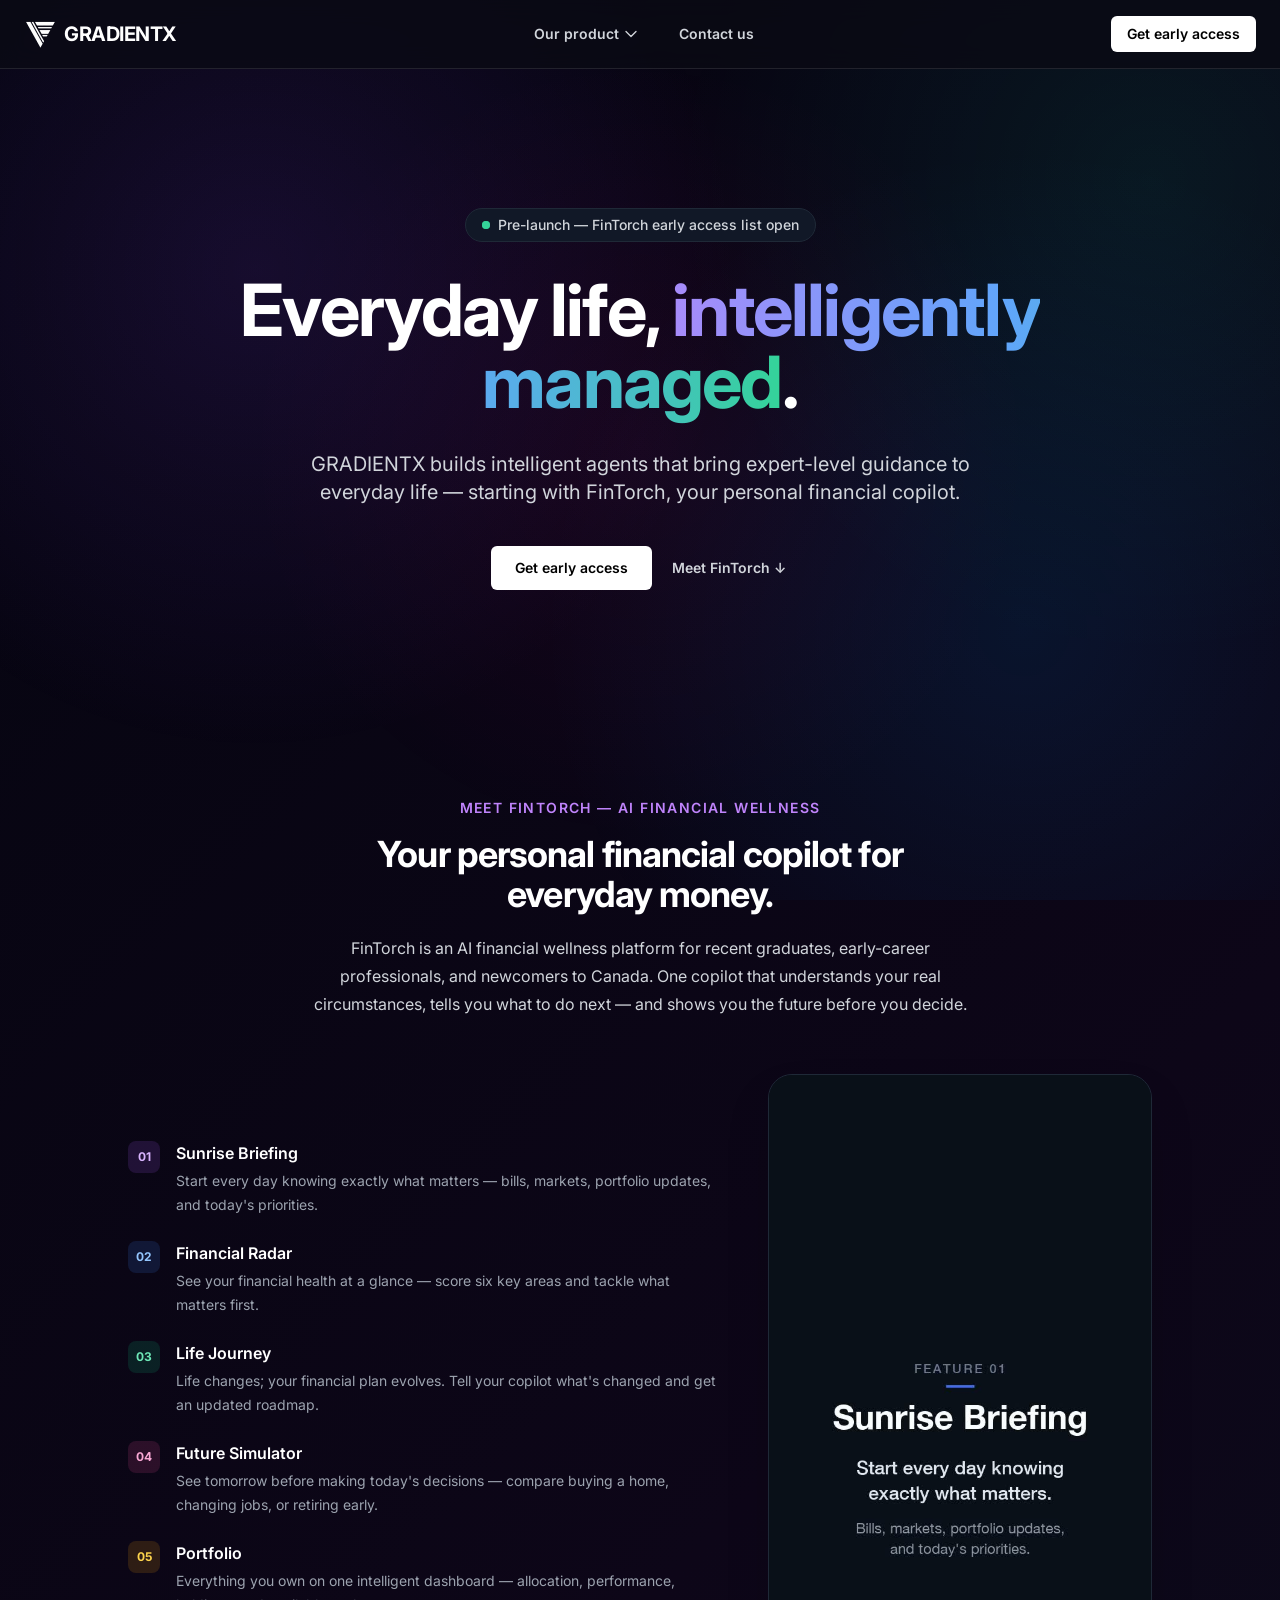
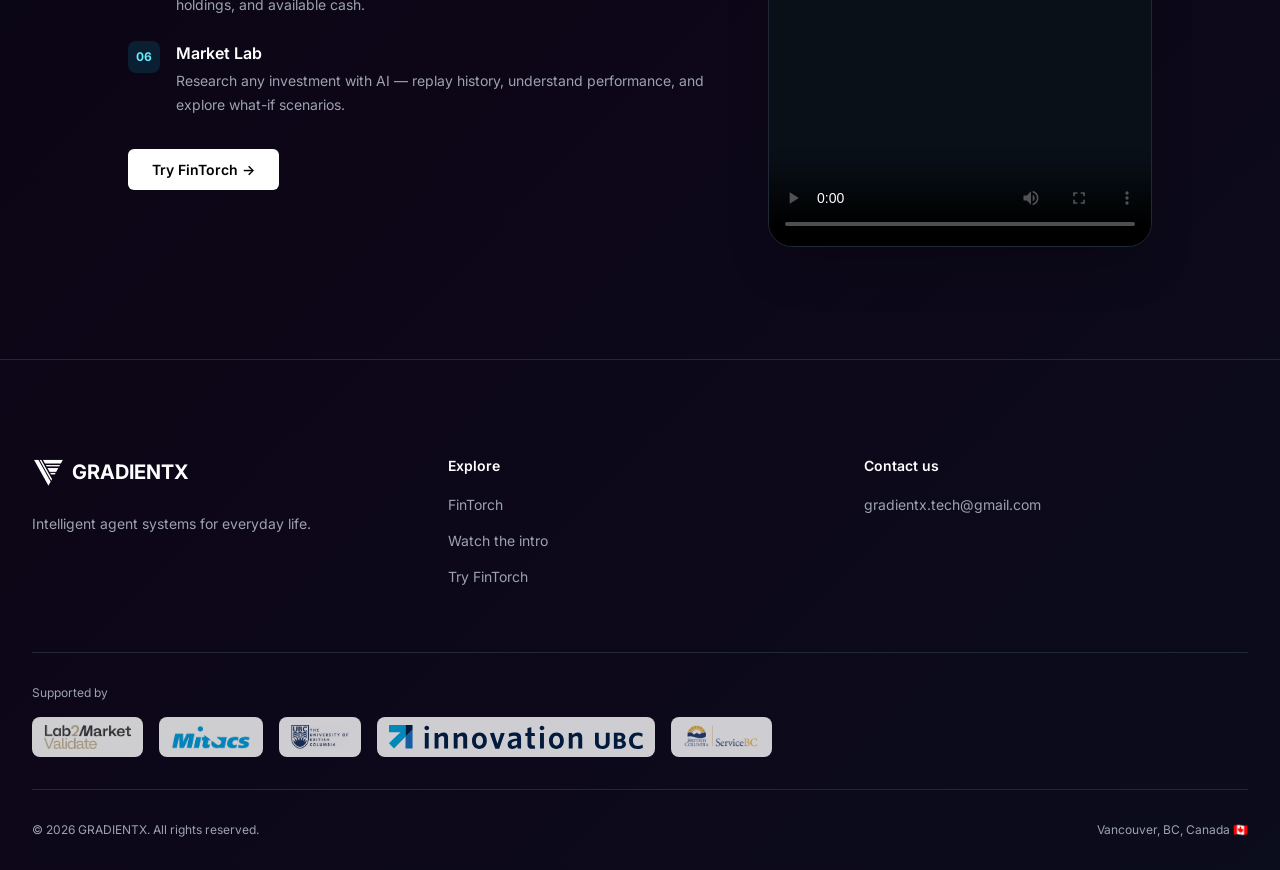
==== index.html @ 2d235b3d "FinTorch intro: add what-to-do-next to the core promise Co-Authored-By: Claude Fable 5 <noreply@anth" ====
<!DOCTYPE html>
<html lang="en">
<head>
  <meta charset="UTF-8" />
  <meta name="viewport" content="width=device-width, initial-scale=1.0" />
  <title>GRADIENTX — Everyday life, intelligently managed</title>
  <meta name="description" content="GRADIENTX builds intelligent agent systems for everyday life. Meet FinTorch, your personal financial copilot — see your financial future before you decide." />
  <meta property="og:title" content="GRADIENTX — Everyday life, intelligently managed" />
  <meta property="og:description" content="Meet FinTorch, your personal financial copilot — see your financial future before you decide." />
  <meta property="og:type" content="website" />
  <meta property="og:site_name" content="GRADIENTX" />
  <meta property="og:url" content="https://gradientx-tech.com/" />
  <meta property="og:image" content="https://gradientx-tech.com/logo.png" />
  <meta property="og:image:width" content="645" />
  <meta property="og:image:height" content="620" />
  <meta property="og:image:alt" content="GRADIENTX logo" />
  <meta name="twitter:card" content="summary" />
  <link rel="canonical" href="https://gradientx-tech.com/" />
  <script type="application/ld+json">
  {
    "@context": "https://schema.org",
    "@type": "Organization",
    "name": "GRADIENTX",
    "url": "https://gradientx-tech.com/",
    "logo": "https://gradientx-tech.com/logo.png",
    "email": "gradientx.tech@gmail.com",
    "address": { "@type": "PostalAddress", "addressLocality": "Vancouver", "addressRegion": "BC", "addressCountry": "CA" }
  }
  </script>
  <link rel="icon" type="image/png" href="favicon.png" />
  <link rel="apple-touch-icon" href="apple-touch-icon.png" />
  <link rel="stylesheet" href="tailwind.css?v=09f9403b" />
  <link rel="preconnect" href="https://fonts.googleapis.com" />
  <link rel="preconnect" href="https://fonts.gstatic.com" crossorigin />
  <link href="https://fonts.googleapis.com/css2?family=Inter:wght@400;600;700;800&display=swap" rel="stylesheet" />
  <style>
    * { font-family: 'Inter', sans-serif; }
    html { scroll-behavior: smooth; }

    /* Dynamic gradient background — the brand vibe */
    body {
      background: linear-gradient(135deg,
        #050510 0%,
        #0d0618 15%,
        #0a0f1e 30%,
        #06182e 45%,
        #0d0a1e 60%,
        #150a30 75%,
        #0d0618 90%,
        #050510 100%
      );
      background-size: 400% 400%;
      animation: gradientShift 8s ease infinite;
      position: relative;
    }

    body::before {
      content: '';
      position: fixed;
      top: 0;
      left: 0;
      width: 100%;
      height: 100%;
      background:
        radial-gradient(circle at 20% 30%, rgba(139, 69, 255, 0.12) 0%, transparent 40%),
        radial-gradient(circle at 80% 70%, rgba(0, 150, 255, 0.1) 0%, transparent 40%),
        radial-gradient(circle at 50% 50%, rgba(255, 0, 150, 0.06) 0%, transparent 50%),
        radial-gradient(circle at 90% 20%, rgba(0, 255, 200, 0.08) 0%, transparent 35%);
      pointer-events: none;
      z-index: 1;
      animation: pulseGlow 6s ease-in-out infinite alternate;
    }

    body > * {
      position: relative;
      z-index: 2;
    }

    @keyframes gradientShift {
      0% { background-position: 0% 50%; }
      50% { background-position: 100% 50%; }
      100% { background-position: 0% 50%; }
    }

    @keyframes pulseGlow {
      0%, 100% { opacity: 1; }
      50% { opacity: 0.6; }
    }

    @keyframes fadeInUp {
      from { opacity: 0; transform: translateY(20px); }
      to { opacity: 1; transform: translateY(0); }
    }

    @keyframes fadeIn {
      from { opacity: 0; }
      to { opacity: 1; }
    }

    .animate-fade-in-up { animation: fadeInUp 0.8s ease-out forwards; }
    .animate-fade-in { animation: fadeIn 1s ease-out forwards; }

    .delay-200 { animation-delay: 0.2s; opacity: 0; }
    .delay-400 { animation-delay: 0.4s; opacity: 0; }
    .delay-600 { animation-delay: 0.6s; opacity: 0; }

    /* Scroll-reveal: only hidden when JS is present (no-JS users see everything) */
    .js .reveal { opacity: 0; transform: translateY(24px); transition: opacity 0.7s ease-out, transform 0.7s ease-out; }
    .js .reveal.revealed { opacity: 1; transform: translateY(0); }

    /* Hamburger is a JS-only control — hide it for no-JS visitors (footer links cover navigation) */
    html:not(.js) #nav-toggle { display: none; }

    .card-glow { transition: border-color 0.3s ease, transform 0.3s ease, box-shadow 0.3s ease; }
    .card-glow:hover {
      border-color: rgba(139, 69, 255, 0.5);
      transform: translateY(-4px);
      box-shadow: 0 12px 40px rgba(139, 69, 255, 0.12);
    }

    .gradient-text {
      background: linear-gradient(90deg, #a78bfa, #60a5fa, #34d399);
      -webkit-background-clip: text;
      background-clip: text;
      color: transparent;
    }

    @media (prefers-reduced-motion: reduce) {
      *, *::before, *::after { animation: none !important; transition: none !important; }
      html { scroll-behavior: auto; }
      .js .reveal { opacity: 1; transform: none; }
      .delay-200, .delay-400, .delay-600 { opacity: 1; }
    }
  </style>
</head>
<body class="text-white antialiased">
<a href="#main" class="sr-only focus:not-sr-only focus:fixed focus:top-2 focus:left-2 focus:z-[60] focus:rounded-md focus:bg-white focus:px-4 focus:py-2 focus:text-sm focus:font-semibold focus:text-black">Skip to content</a>

<!-- ═══════════════════════════════════════════ HEADER ═══ -->
<header class="fixed inset-x-0 top-0 z-50 bg-[#0a0a14]/80 backdrop-blur-md border-b border-white/10">
  <nav class="flex items-center justify-between px-6 py-4 max-w-7xl mx-auto" aria-label="Main navigation">
    <!-- Logo -->
    <a href="index.html" class="flex items-center gap-2 -m-1.5 p-1.5 focus-visible:outline-none focus-visible:ring-2 focus-visible:ring-purple-400 rounded-md">
      <img src="logo-footer-sm.png" alt="" width="32" height="32" class="h-8 w-8" />
      <span class="text-xl font-bold tracking-tight text-white">GRADIENTX</span>
    </a>

    <!-- Nav links -->
    <div class="hidden md:flex items-center gap-8">
      <div class="relative">
        <button id="product-toggle" type="button" aria-expanded="false" aria-haspopup="true" aria-controls="product-dropdown"
                class="flex items-center gap-1 text-sm font-semibold text-gray-300 hover:text-white transition-colors focus-visible:outline-none focus-visible:ring-2 focus-visible:ring-purple-400 rounded-md px-1">
          Our product
          <svg class="h-4 w-4" fill="none" viewBox="0 0 24 24" stroke-width="2" stroke="currentColor" aria-hidden="true">
            <path stroke-linecap="round" stroke-linejoin="round" d="m19.5 8.25-7.5 7.5-7.5-7.5" />
          </svg>
        </button>
        <div id="product-dropdown" hidden class="absolute left-0 top-full mt-3 w-44 rounded-xl border border-white/10 bg-[#0a0a14]/95 backdrop-blur-md p-2 shadow-2xl">
          <a href="#fintorch" class="block rounded-lg px-3 py-2 text-sm font-semibold text-gray-300 hover:text-white hover:bg-white/5 transition-colors focus-visible:outline-none focus-visible:ring-2 focus-visible:ring-purple-400">FinTorch</a>
        </div>
      </div>
      <a href="#contact" class="text-sm font-semibold text-gray-300 hover:text-white transition-colors focus-visible:outline-none focus-visible:ring-2 focus-visible:ring-purple-400 rounded-md px-1">Contact us</a>
    </div>

    <!-- CTA + mobile toggle -->
    <div class="flex items-center gap-3">
      <a href="https://fintorch-survey-506432438777.us-central1.run.app" target="_blank" rel="noopener"
         class="rounded-md bg-white text-black px-4 py-2 text-sm font-semibold hover:bg-gray-200 transition-colors focus-visible:outline-none focus-visible:ring-2 focus-visible:ring-purple-400">
        Get early access
      </a>
      <button id="nav-toggle" type="button" aria-expanded="false" aria-controls="mobile-nav" aria-label="Menu"
              class="md:hidden inline-flex items-center justify-center rounded-md p-2 text-gray-300 hover:text-white focus-visible:outline-none focus-visible:ring-2 focus-visible:ring-purple-400">
        <svg class="h-6 w-6" fill="none" viewBox="0 0 24 24" stroke-width="1.5" stroke="currentColor" aria-hidden="true">
          <path stroke-linecap="round" stroke-linejoin="round" d="M3.75 6.75h16.5M3.75 12h16.5m-16.5 5.25h16.5" />
        </svg>
      </button>
    </div>
  </nav>
  <!-- Mobile nav panel -->
  <div id="mobile-nav" hidden class="md:hidden border-t border-white/10 bg-[#0a0a14]/95 backdrop-blur-md px-6 py-4">
    <div class="flex flex-col gap-4">
      <div>
        <p class="text-xs font-semibold uppercase tracking-wider text-gray-400 mb-2">Our product</p>
        <a href="#fintorch" class="block pl-3 text-sm font-semibold text-gray-300 hover:text-white focus-visible:outline-none focus-visible:ring-2 focus-visible:ring-purple-400 rounded-md">FinTorch</a>
      </div>
      <a href="#contact" class="text-sm font-semibold text-gray-300 hover:text-white focus-visible:outline-none focus-visible:ring-2 focus-visible:ring-purple-400 rounded-md">Contact us</a>
    </div>
  </div>
</header>

<main id="main">

<!-- ═══════════════════════════════════════════ HERO ═══ -->
<section id="home" class="relative isolate overflow-hidden pt-24">
  <div class="mx-auto max-w-7xl px-6 pt-20 pb-16 sm:pt-28 sm:pb-24 lg:px-8">
    <div class="mx-auto max-w-4xl text-center">
      <!-- Badge -->
      <div class="inline-flex items-center gap-2 rounded-full bg-gray-900 border border-gray-800 px-4 py-1.5 text-sm font-medium text-gray-300 mb-8 animate-fade-in">
        <span class="relative flex h-2 w-2">
          <span class="animate-ping absolute inline-flex h-full w-full rounded-full bg-emerald-400 opacity-75"></span>
          <span class="relative inline-flex rounded-full h-2 w-2 bg-emerald-400"></span>
        </span>
        Pre-launch — FinTorch early access list open
      </div>

      <!-- Headline -->
      <h1 class="text-5xl sm:text-6xl lg:text-7xl font-bold tracking-tight leading-[1.08] mb-8 animate-fade-in-up delay-200">
        Everyday life, <span class="gradient-text">intelligently managed</span>.
      </h1>

      <!-- Subtitle -->
      <p class="text-lg leading-8 text-gray-300 sm:text-xl max-w-2xl mx-auto animate-fade-in delay-400">
        GRADIENTX builds intelligent agents that bring expert-level guidance to everyday life — starting with FinTorch, your personal financial copilot.
      </p>

      <!-- CTAs -->
      <div class="mt-10 flex items-center justify-center gap-4 animate-fade-in delay-600">
        <a href="https://fintorch-survey-506432438777.us-central1.run.app" target="_blank" rel="noopener"
           class="rounded-md bg-white text-black px-6 py-3 text-sm font-semibold hover:bg-gray-200 transition-colors focus-visible:outline-none focus-visible:ring-2 focus-visible:ring-purple-400">
          Get early access
        </a>
        <a href="#fintorch"
           class="text-sm font-semibold text-gray-300 hover:text-white transition-colors focus-visible:outline-none focus-visible:ring-2 focus-visible:ring-purple-400 rounded-md px-1 py-1">
          Meet FinTorch <span aria-hidden="true">↓</span>
        </a>
      </div>
    </div>
  </div>
</section>

<!-- ═══════════════════════════════════════════ FINTORCH ═══ -->
<section id="fintorch" class="py-20 sm:py-28 scroll-mt-24">
  <div class="mx-auto max-w-7xl px-6 lg:px-8">
    <div class="mx-auto max-w-2xl text-center reveal">
      <p class="text-sm font-semibold tracking-widest uppercase text-purple-400 mb-4">Meet FinTorch — AI financial wellness</p>
      <h2 class="text-3xl sm:text-4xl font-bold tracking-tight">Your personal financial copilot for everyday money.</h2>
      <p class="mt-5 text-gray-300 leading-7">
        FinTorch is an AI financial wellness platform for recent graduates, early-career professionals, and newcomers to Canada. One copilot that understands your real circumstances, tells you what to do next — and shows you the future before you decide.
      </p>
    </div>

    <div class="mx-auto mt-14 max-w-5xl grid grid-cols-1 md:grid-cols-[1fr_auto] gap-12 md:gap-12 items-center">
      <!-- Left: what the app does -->
      <div class="reveal">
        <ul class="space-y-6">
          <li class="flex gap-4">
            <span class="flex-none flex h-8 w-8 items-center justify-center rounded-lg bg-purple-500/15 text-purple-300 text-xs font-bold">01</span>
            <div>
              <h3 class="font-semibold">Sunrise Briefing</h3>
              <p class="mt-1 text-sm leading-6 text-gray-400">Start every day knowing exactly what matters — bills, markets, portfolio updates, and today's priorities.</p>
            </div>
          </li>
          <li class="flex gap-4">
            <span class="flex-none flex h-8 w-8 items-center justify-center rounded-lg bg-blue-500/15 text-blue-300 text-xs font-bold">02</span>
            <div>
              <h3 class="font-semibold">Financial Radar</h3>
              <p class="mt-1 text-sm leading-6 text-gray-400">See your financial health at a glance — score six key areas and tackle what matters first.</p>
            </div>
          </li>
          <li class="flex gap-4">
            <span class="flex-none flex h-8 w-8 items-center justify-center rounded-lg bg-emerald-500/15 text-emerald-300 text-xs font-bold">03</span>
            <div>
              <h3 class="font-semibold">Life Journey</h3>
              <p class="mt-1 text-sm leading-6 text-gray-400">Life changes; your financial plan evolves. Tell your copilot what's changed and get an updated roadmap.</p>
            </div>
          </li>
          <li class="flex gap-4">
            <span class="flex-none flex h-8 w-8 items-center justify-center rounded-lg bg-pink-500/15 text-pink-300 text-xs font-bold">04</span>
            <div>
              <h3 class="font-semibold">Future Simulator</h3>
              <p class="mt-1 text-sm leading-6 text-gray-400">See tomorrow before making today's decisions — compare buying a home, changing jobs, or retiring early.</p>
            </div>
          </li>
          <li class="flex gap-4">
            <span class="flex-none flex h-8 w-8 items-center justify-center rounded-lg bg-amber-500/15 text-amber-300 text-xs font-bold">05</span>
            <div>
              <h3 class="font-semibold">Portfolio</h3>
              <p class="mt-1 text-sm leading-6 text-gray-400">Everything you own on one intelligent dashboard — allocation, performance, holdings, and available cash.</p>
            </div>
          </li>
          <li class="flex gap-4">
            <span class="flex-none flex h-8 w-8 items-center justify-center rounded-lg bg-cyan-500/15 text-cyan-300 text-xs font-bold">06</span>
            <div>
              <h3 class="font-semibold">Market Lab</h3>
              <p class="mt-1 text-sm leading-6 text-gray-400">Research any investment with AI — replay history, understand performance, and explore what-if scenarios.</p>
            </div>
          </li>
        </ul>

        <div class="mt-10">
          <a href="https://fintorch-survey-506432438777.us-central1.run.app" target="_blank" rel="noopener"
             class="rounded-md bg-white text-black px-6 py-3 text-sm font-semibold hover:bg-gray-200 transition-colors focus-visible:outline-none focus-visible:ring-2 focus-visible:ring-purple-400">
            Try FinTorch <span aria-hidden="true">→</span>
          </a>
        </div>
      </div>

      <!-- Right: the demo reel -->
      <div id="video" class="reveal flex justify-center scroll-mt-24">
        <video controls preload="metadata" poster="fintorch-reel-poster.jpg" class="w-full max-w-sm rounded-3xl border border-gray-800 bg-gray-900/60 shadow-2xl">
          <source src="fintorch-reel.mp4" type="video/mp4" />
          Your browser doesn't support embedded video — you can <a href="fintorch-reel.mp4" class="underline">download it</a> instead.
        </video>
      </div>
    </div>
  </div>
</section>





</main>

<!-- ═══════════════════════════════════════════ FOOTER ═══ -->
<footer class="border-t border-gray-800" aria-labelledby="footer-heading">
  <h2 id="footer-heading" class="sr-only">Footer</h2>
  <div class="mx-auto max-w-7xl px-6 pb-8 pt-16 sm:pt-24 lg:px-8">
    <div class="xl:grid xl:grid-cols-3 xl:gap-8">
      <!-- Brand -->
      <div class="space-y-6">
        <div class="flex items-center gap-2">
          <img src="logo-footer-sm.png" alt="" width="32" height="32" class="h-8 w-8" />
          <span class="text-xl font-bold text-white">GRADIENTX</span>
        </div>
        <p class="text-sm leading-6 text-gray-400">
          Intelligent agent systems for everyday life.
        </p>
      </div>

      <!-- Links -->
      <div class="mt-16 grid grid-cols-2 gap-8 xl:col-span-2 xl:mt-0">
        <div>
          <h3 class="text-sm font-semibold text-white">Explore</h3>
          <ul class="mt-4 space-y-3">
            <li><a href="#fintorch" class="text-sm text-gray-400 hover:text-white transition-colors focus-visible:outline-none focus-visible:ring-2 focus-visible:ring-purple-400 rounded-md">FinTorch</a></li>
            <li><a href="#video" class="text-sm text-gray-400 hover:text-white transition-colors focus-visible:outline-none focus-visible:ring-2 focus-visible:ring-purple-400 rounded-md">Watch the intro</a></li>
            <li><a href="https://fintorch-survey-506432438777.us-central1.run.app" target="_blank" rel="noopener" class="text-sm text-gray-400 hover:text-white transition-colors focus-visible:outline-none focus-visible:ring-2 focus-visible:ring-purple-400 rounded-md">Try FinTorch</a></li>
          </ul>
        </div>
        <div id="contact" class="scroll-mt-24">
          <h3 class="text-sm font-semibold text-white">Contact us</h3>
          <ul class="mt-4 space-y-3">
            <li><a href="mailto:gradientx.tech@gmail.com" class="text-sm text-gray-400 hover:text-white transition-colors focus-visible:outline-none focus-visible:ring-2 focus-visible:ring-purple-400 rounded-md">gradientx.tech@gmail.com</a></li>
          </ul>
        </div>
      </div>
    </div>

    <!-- Supported by -->
    <div class="mt-16 border-t border-gray-800 pt-8">
      <p class="text-xs text-gray-400 mb-4">Supported by</p>
      <div class="flex flex-wrap items-center gap-x-4 gap-y-4">
        <a href="https://www.lab2market.ca/" target="_blank" rel="noopener" class="rounded-lg bg-white px-3 py-2 opacity-80 hover:opacity-100 transition-opacity">
          <img src="logos/lab2market.png" alt="Lab2Market" class="h-6 w-auto" />
        </a>
        <a href="https://mitacs.ca/" target="_blank" rel="noopener" class="rounded-lg bg-white px-3 py-2 opacity-80 hover:opacity-100 transition-opacity">
          <img src="logos/mitacs.png" alt="Mitacs" class="h-6 w-auto" />
        </a>
        <a href="https://www.ubc.ca/" target="_blank" rel="noopener" class="rounded-lg bg-white px-3 py-2 opacity-80 hover:opacity-100 transition-opacity">
          <img src="logos/ubc.jpg" alt="University of British Columbia" class="h-6 w-auto" />
        </a>
        <a href="https://innovation.ubc.ca/entrepreneurship-venture-building" target="_blank" rel="noopener" title="Innovation UBC — Venture Founder" class="rounded-lg bg-white px-3 py-2 opacity-80 hover:opacity-100 transition-opacity">
          <img src="logos/innovation-ubc.svg" alt="Innovation UBC — Venture Founder program" class="h-6 w-auto" />
        </a>
        <a href="https://www.servicebc.ca/" target="_blank" rel="noopener" class="rounded-lg bg-white px-3 py-2 opacity-80 hover:opacity-100 transition-opacity">
          <img src="logos/servicebc.png" alt="Service BC" class="h-6 w-auto" />
        </a>
      </div>
    </div>

    <!-- Bottom bar -->
    <div class="mt-8 border-t border-gray-800 pt-8 flex flex-col sm:flex-row justify-between items-center gap-4">
      <p class="text-xs text-gray-400">
        &copy; 2026 GRADIENTX. All rights reserved.
      </p>
      <p class="text-xs text-gray-400">Vancouver, BC, Canada <span aria-hidden="true">🇨🇦</span></p>
    </div>
  </div>
</footer>

<!-- ═══════════════════════════════════════════ SCRIPTS ═══ -->
<script>
  document.documentElement.classList.add('js');

  // Mobile nav toggle (native CSS scroll-behavior handles smooth in-page scrolling)
  const toggle = document.getElementById('nav-toggle');
  const panel = document.getElementById('mobile-nav');
  toggle.addEventListener('click', () => {
    const open = toggle.getAttribute('aria-expanded') === 'true';
    toggle.setAttribute('aria-expanded', String(!open));
    panel.hidden = open;
  });
  panel.querySelectorAll('a').forEach(a => a.addEventListener('click', () => {
    toggle.setAttribute('aria-expanded', 'false');
    panel.hidden = true;
  }));

  // "Our product" dropdown
  const pToggle = document.getElementById('product-toggle');
  const pMenu = document.getElementById('product-dropdown');
  const closeProduct = () => { pToggle.setAttribute('aria-expanded', 'false'); pMenu.hidden = true; };
  pToggle.addEventListener('click', () => {
    const open = pToggle.getAttribute('aria-expanded') === 'true';
    pToggle.setAttribute('aria-expanded', String(!open));
    pMenu.hidden = open;
  });
  document.addEventListener('click', (ev) => {
    if (!pMenu.hidden && !pMenu.contains(ev.target) && !pToggle.contains(ev.target)) closeProduct();
  });
  document.addEventListener('keydown', (ev) => { if (ev.key === 'Escape') closeProduct(); });
  pMenu.querySelectorAll('a').forEach(a => a.addEventListener('click', closeProduct));

  // Reveal sections as they scroll into view (skipped for reduced-motion users)
  if (window.matchMedia('(prefers-reduced-motion: reduce)').matches) {
    document.querySelectorAll('.reveal').forEach(el => el.classList.add('revealed'));
  } else {
    const observer = new IntersectionObserver(entries => {
      entries.forEach(entry => {
        if (entry.isIntersecting) {
          entry.target.classList.add('revealed');
          observer.unobserve(entry.target);
        }
      });
    }, { threshold: 0.15 });
    document.querySelectorAll('.reveal').forEach(el => observer.observe(el));
  }
</script>
</body>
</html>
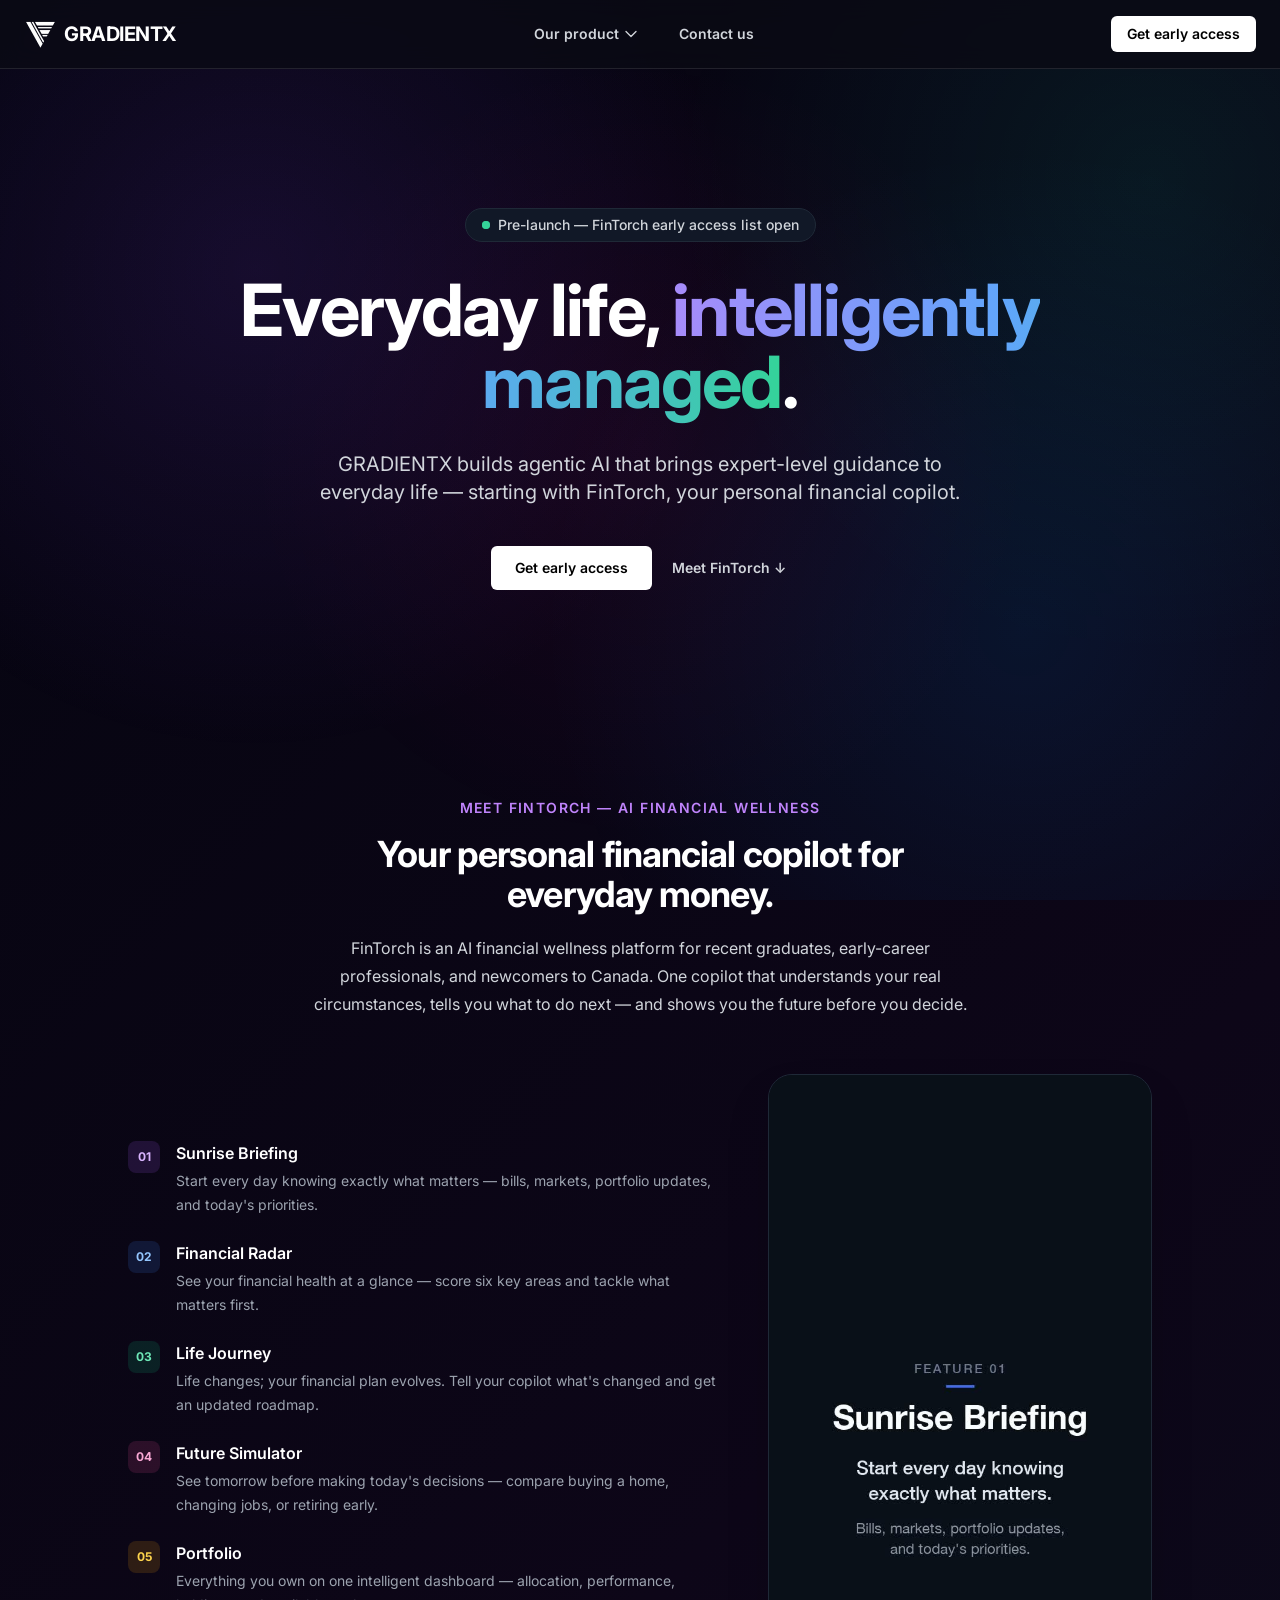
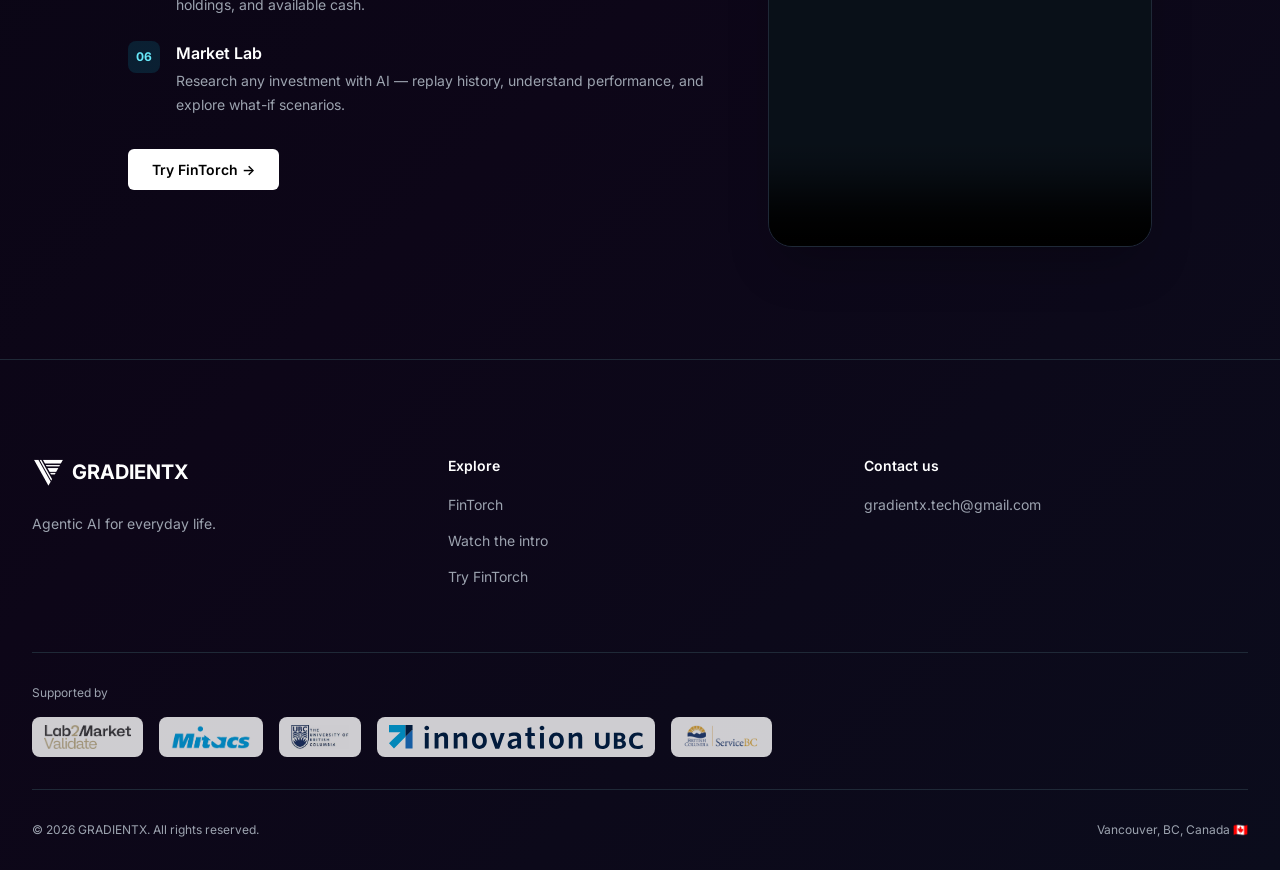
==== commit 75ed23d4: "Terminology: agentic AI across hero sub, footer, meta Co-Authored-By: Claude Fable 5 <noreply@anthro" ====
--- a/index.html
+++ b/index.html
@@ -4,7 +4,7 @@
   <meta charset="UTF-8" />
   <meta name="viewport" content="width=device-width, initial-scale=1.0" />
   <title>GRADIENTX — Everyday life, intelligently managed</title>
-  <meta name="description" content="GRADIENTX builds intelligent agent systems for everyday life. Meet FinTorch, your personal financial copilot — see your financial future before you decide." />
+  <meta name="description" content="GRADIENTX builds agentic AI for everyday life. Meet FinTorch, your personal financial copilot — see your financial future before you decide." />
   <meta property="og:title" content="GRADIENTX — Everyday life, intelligently managed" />
   <meta property="og:description" content="Meet FinTorch, your personal financial copilot — see your financial future before you decide." />
   <meta property="og:type" content="website" />
@@ -210,7 +210,7 @@
 
       <!-- Subtitle -->
       <p class="text-lg leading-8 text-gray-300 sm:text-xl max-w-2xl mx-auto animate-fade-in delay-400">
-        GRADIENTX builds intelligent agents that bring expert-level guidance to everyday life — starting with FinTorch, your personal financial copilot.
+        GRADIENTX builds agentic AI that brings expert-level guidance to everyday life — starting with FinTorch, your personal financial copilot.
       </p>
 
       <!-- CTAs -->
@@ -324,7 +324,7 @@
           <span class="text-xl font-bold text-white">GRADIENTX</span>
         </div>
         <p class="text-sm leading-6 text-gray-400">
-          Intelligent agent systems for everyday life.
+          Agentic AI for everyday life.
         </p>
       </div>
 
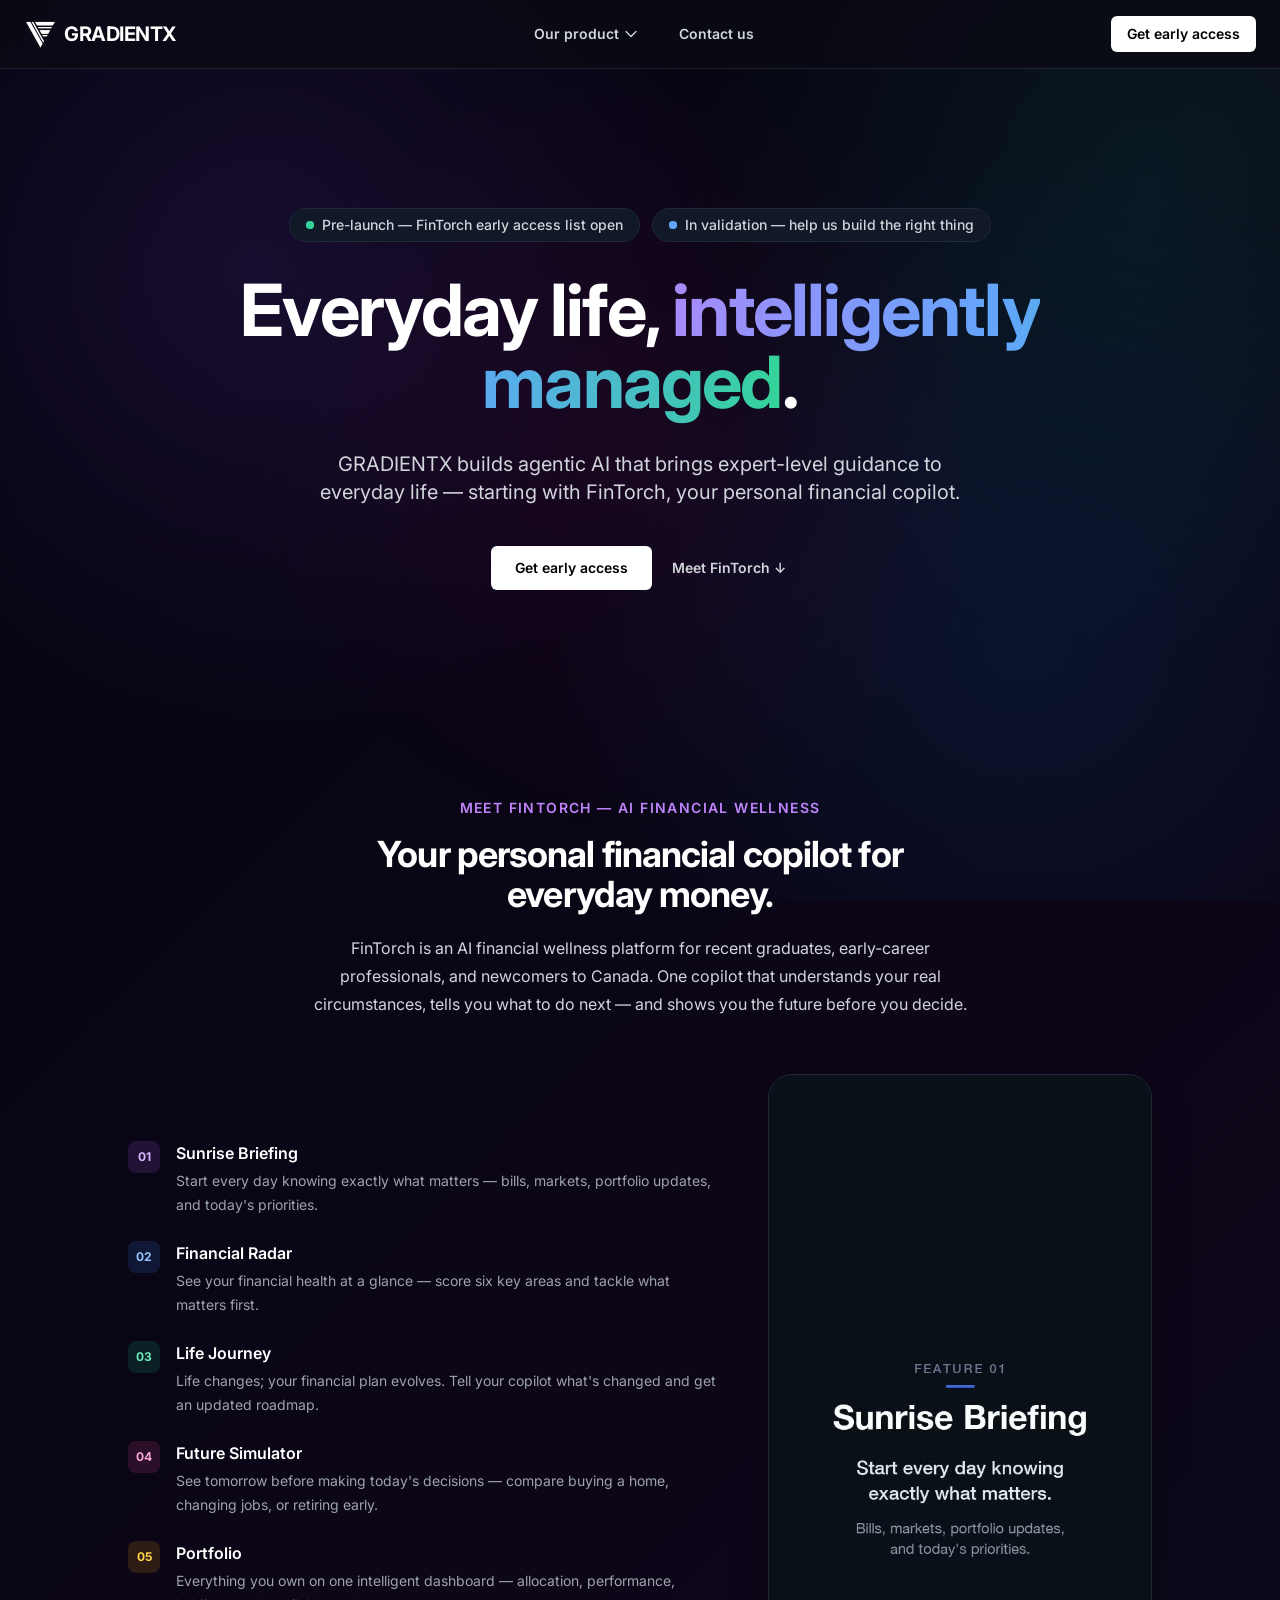
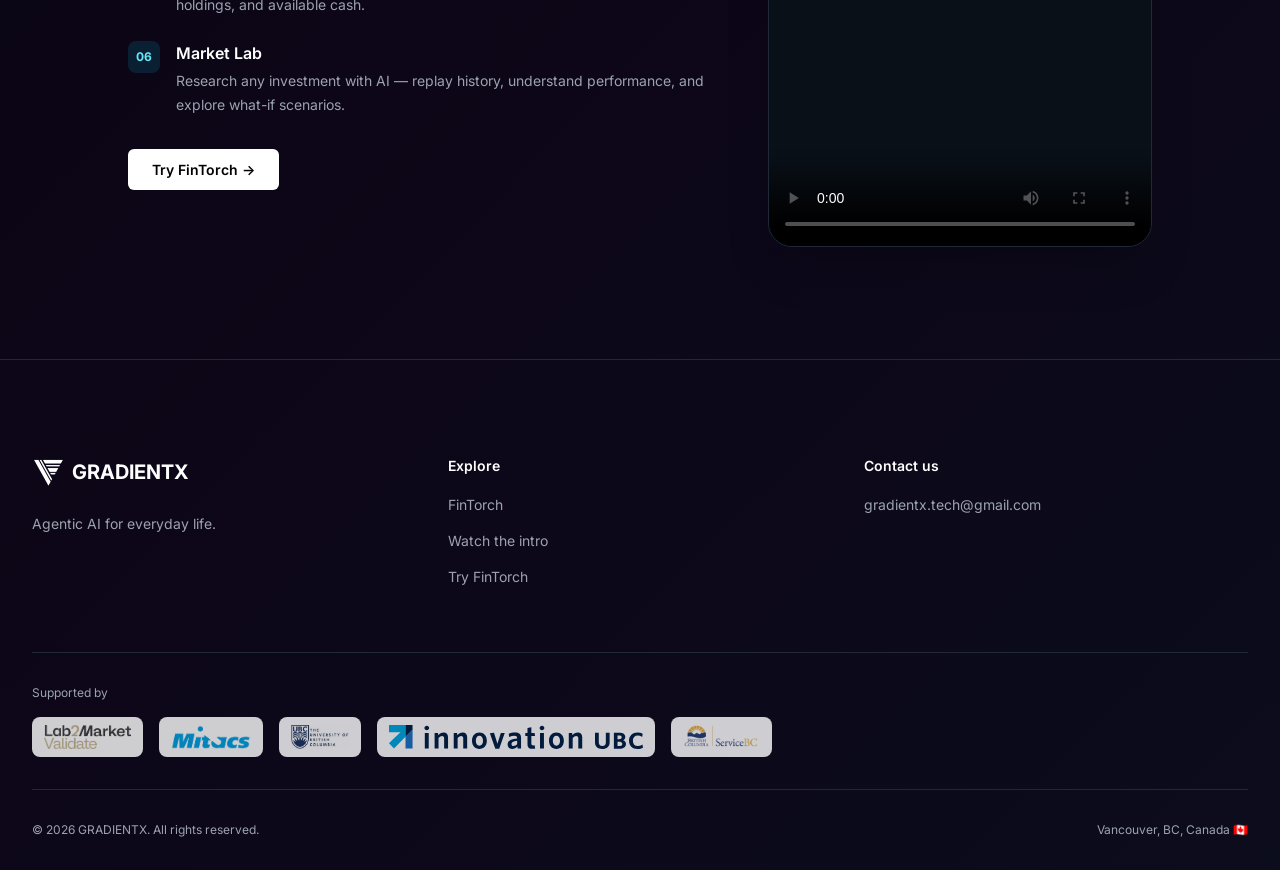
==== commit 1cb88488: "Hero: second badge 'In validation — help us build the right thing' linking to the survey Co-Authored" ====
--- a/index.html
+++ b/index.html
@@ -29,7 +29,7 @@
   </script>
   <link rel="icon" type="image/png" href="favicon.png" />
   <link rel="apple-touch-icon" href="apple-touch-icon.png" />
-  <link rel="stylesheet" href="tailwind.css?v=09f9403b" />
+  <link rel="stylesheet" href="tailwind.css?v=509c13aa" />
   <link rel="preconnect" href="https://fonts.googleapis.com" />
   <link rel="preconnect" href="https://fonts.gstatic.com" crossorigin />
   <link href="https://fonts.googleapis.com/css2?family=Inter:wght@400;600;700;800&display=swap" rel="stylesheet" />
@@ -194,13 +194,23 @@
 <section id="home" class="relative isolate overflow-hidden pt-24">
   <div class="mx-auto max-w-7xl px-6 pt-20 pb-16 sm:pt-28 sm:pb-24 lg:px-8">
     <div class="mx-auto max-w-4xl text-center">
-      <!-- Badge -->
-      <div class="inline-flex items-center gap-2 rounded-full bg-gray-900 border border-gray-800 px-4 py-1.5 text-sm font-medium text-gray-300 mb-8 animate-fade-in">
-        <span class="relative flex h-2 w-2">
-          <span class="animate-ping absolute inline-flex h-full w-full rounded-full bg-emerald-400 opacity-75"></span>
-          <span class="relative inline-flex rounded-full h-2 w-2 bg-emerald-400"></span>
-        </span>
-        Pre-launch — FinTorch early access list open
+      <!-- Badges -->
+      <div class="flex flex-wrap items-center justify-center gap-3 mb-8 animate-fade-in">
+        <div class="inline-flex items-center gap-2 rounded-full bg-gray-900 border border-gray-800 px-4 py-1.5 text-sm font-medium text-gray-300">
+          <span class="relative flex h-2 w-2">
+            <span class="animate-ping absolute inline-flex h-full w-full rounded-full bg-emerald-400 opacity-75"></span>
+            <span class="relative inline-flex rounded-full h-2 w-2 bg-emerald-400"></span>
+          </span>
+          Pre-launch — FinTorch early access list open
+        </div>
+        <a href="https://fintorch-survey-506432438777.us-central1.run.app" target="_blank" rel="noopener"
+           class="inline-flex items-center gap-2 rounded-full bg-gray-900 border border-gray-800 px-4 py-1.5 text-sm font-medium text-gray-300 hover:text-white hover:border-blue-400/50 transition-colors focus-visible:outline-none focus-visible:ring-2 focus-visible:ring-purple-400">
+          <span class="relative flex h-2 w-2">
+            <span class="animate-ping absolute inline-flex h-full w-full rounded-full bg-blue-400 opacity-75"></span>
+            <span class="relative inline-flex rounded-full h-2 w-2 bg-blue-400"></span>
+          </span>
+          In validation — help us build the right thing
+        </a>
       </div>
 
       <!-- Headline -->
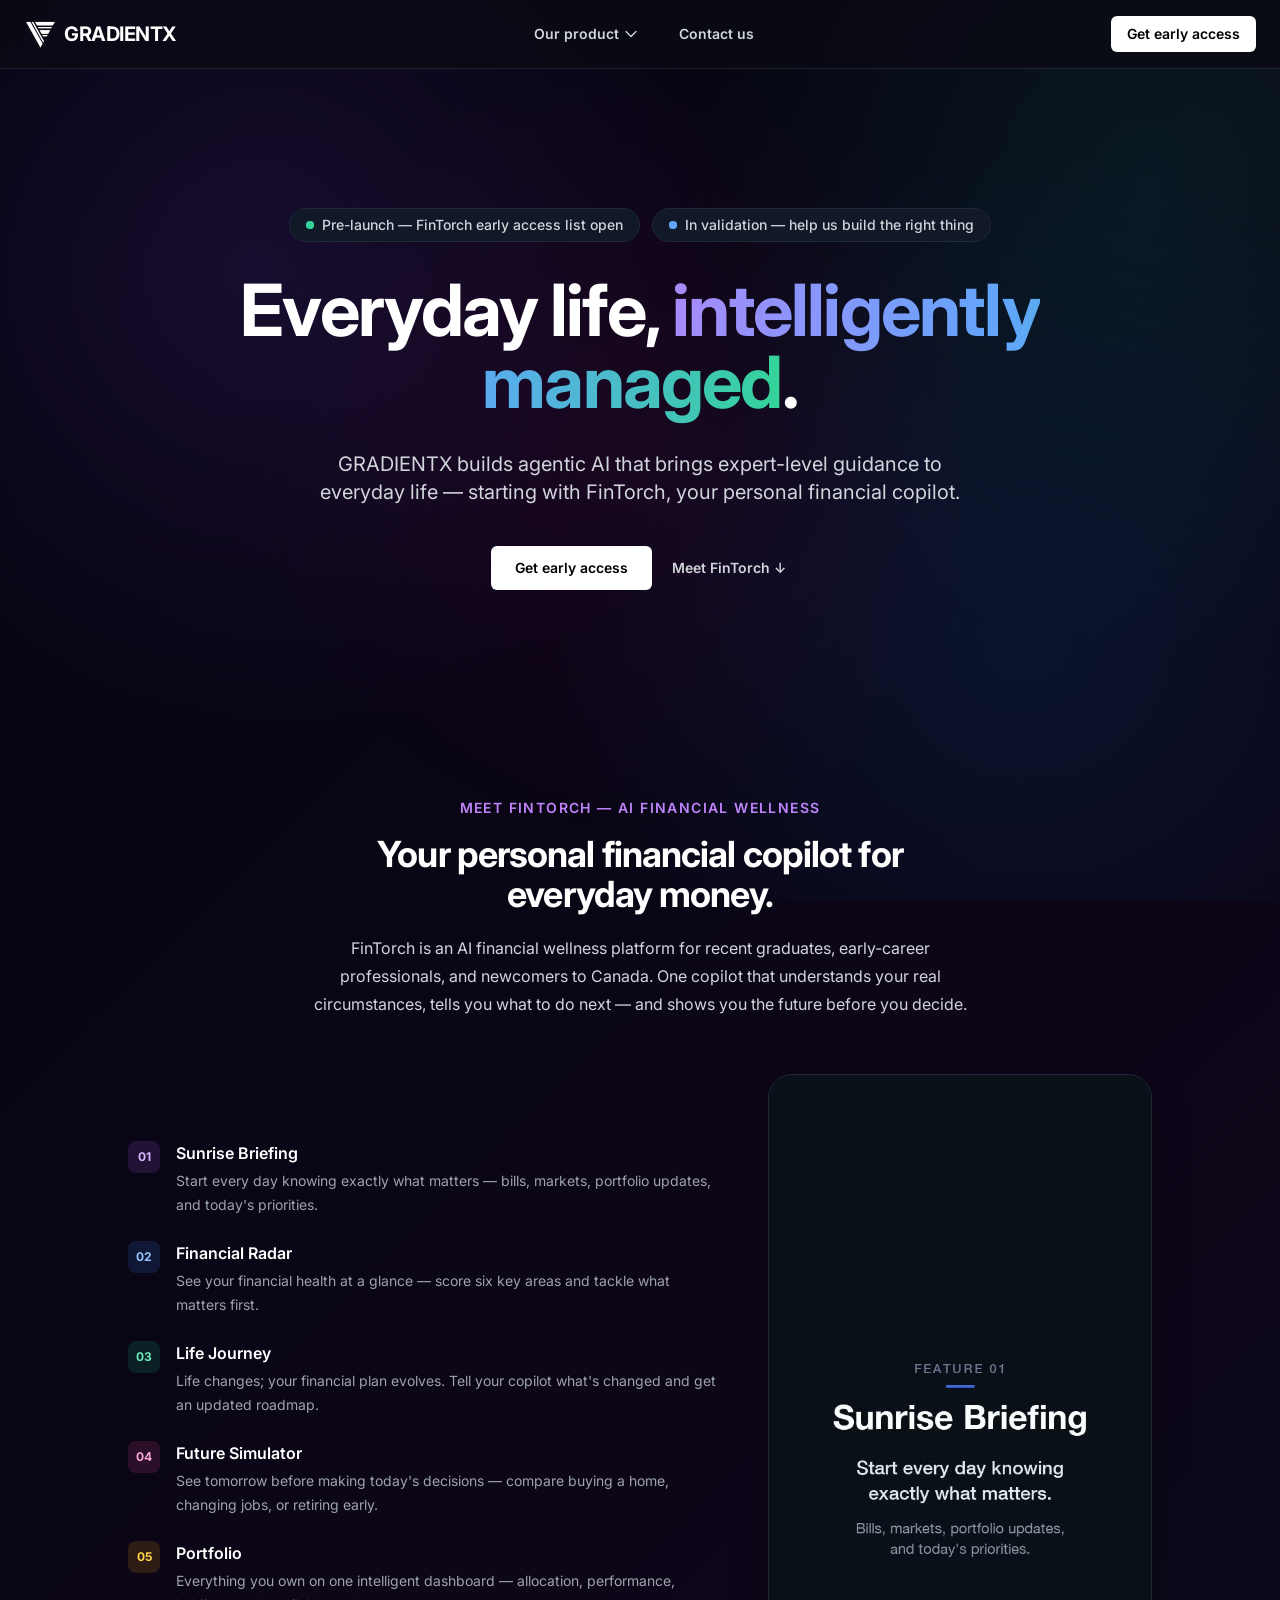
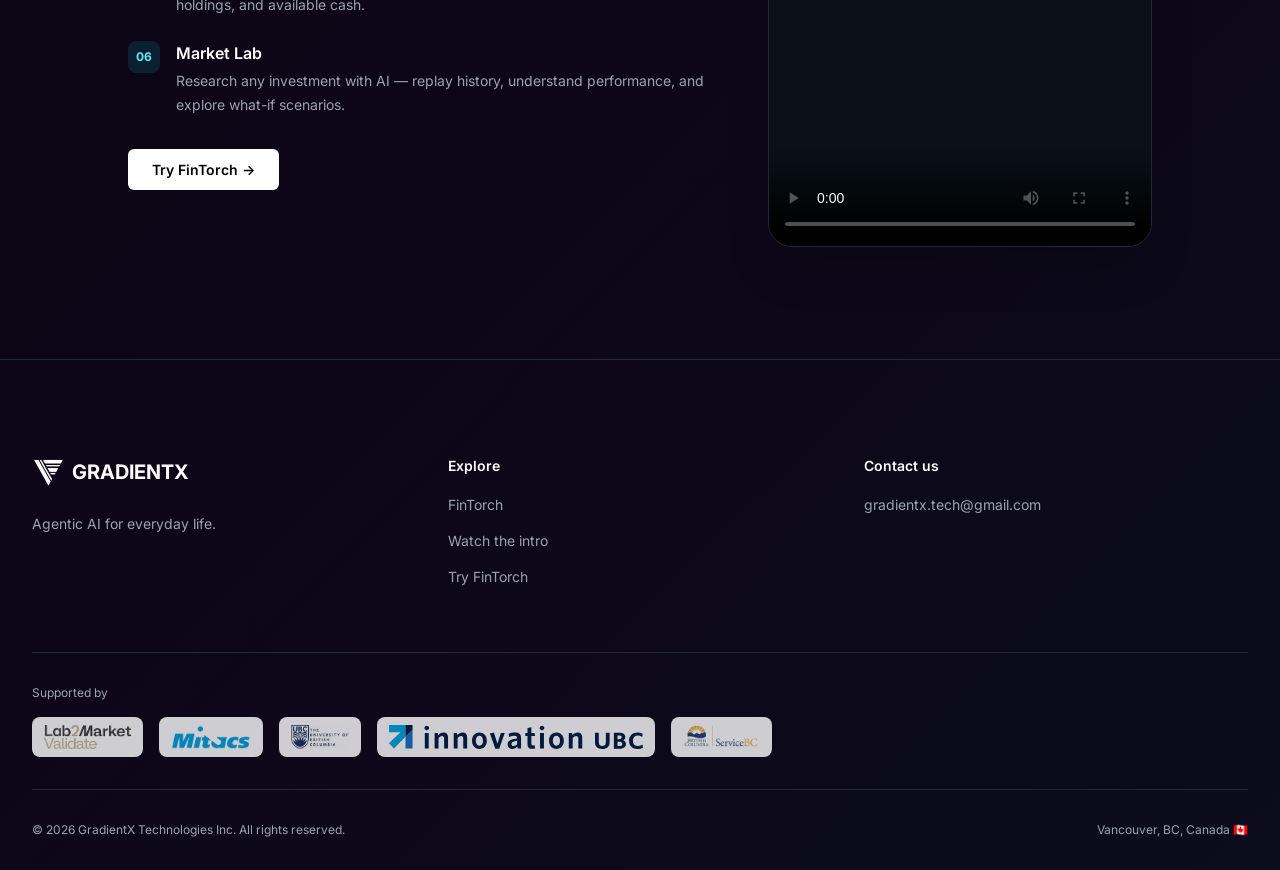
==== commit 51ad2076: "Footer: the company's legal name, GradientX Technologies Inc. Co-Authored-By: Claude Opus 5.5 <norep" ====
--- a/index.html
+++ b/index.html
@@ -164,7 +164,7 @@
 
     <!-- CTA + mobile toggle -->
     <div class="flex items-center gap-3">
-      <a href="https://fintorch-survey-506432438777.us-central1.run.app" target="_blank" rel="noopener"
+      <a href="https://survey.fintorch.ca" target="_blank" rel="noopener"
          class="rounded-md bg-white text-black px-4 py-2 text-sm font-semibold hover:bg-gray-200 transition-colors focus-visible:outline-none focus-visible:ring-2 focus-visible:ring-purple-400">
         Get early access
       </a>
@@ -203,7 +203,7 @@
           </span>
           Pre-launch — FinTorch early access list open
         </div>
-        <a href="https://fintorch-survey-506432438777.us-central1.run.app" target="_blank" rel="noopener"
+        <a href="https://survey.fintorch.ca/#/start" target="_blank" rel="noopener"
            class="inline-flex items-center gap-2 rounded-full bg-gray-900 border border-gray-800 px-4 py-1.5 text-sm font-medium text-gray-300 hover:text-white hover:border-blue-400/50 transition-colors focus-visible:outline-none focus-visible:ring-2 focus-visible:ring-purple-400">
           <span class="relative flex h-2 w-2">
             <span class="animate-ping absolute inline-flex h-full w-full rounded-full bg-blue-400 opacity-75"></span>
@@ -225,7 +225,7 @@
 
       <!-- CTAs -->
       <div class="mt-10 flex items-center justify-center gap-4 animate-fade-in delay-600">
-        <a href="https://fintorch-survey-506432438777.us-central1.run.app" target="_blank" rel="noopener"
+        <a href="https://survey.fintorch.ca" target="_blank" rel="noopener"
            class="rounded-md bg-white text-black px-6 py-3 text-sm font-semibold hover:bg-gray-200 transition-colors focus-visible:outline-none focus-visible:ring-2 focus-visible:ring-purple-400">
           Get early access
         </a>
@@ -298,7 +298,7 @@
         </ul>
 
         <div class="mt-10">
-          <a href="https://fintorch-survey-506432438777.us-central1.run.app" target="_blank" rel="noopener"
+          <a href="https://survey.fintorch.ca" target="_blank" rel="noopener"
              class="rounded-md bg-white text-black px-6 py-3 text-sm font-semibold hover:bg-gray-200 transition-colors focus-visible:outline-none focus-visible:ring-2 focus-visible:ring-purple-400">
             Try FinTorch <span aria-hidden="true">→</span>
           </a>
@@ -345,7 +345,7 @@
           <ul class="mt-4 space-y-3">
             <li><a href="#fintorch" class="text-sm text-gray-400 hover:text-white transition-colors focus-visible:outline-none focus-visible:ring-2 focus-visible:ring-purple-400 rounded-md">FinTorch</a></li>
             <li><a href="#video" class="text-sm text-gray-400 hover:text-white transition-colors focus-visible:outline-none focus-visible:ring-2 focus-visible:ring-purple-400 rounded-md">Watch the intro</a></li>
-            <li><a href="https://fintorch-survey-506432438777.us-central1.run.app" target="_blank" rel="noopener" class="text-sm text-gray-400 hover:text-white transition-colors focus-visible:outline-none focus-visible:ring-2 focus-visible:ring-purple-400 rounded-md">Try FinTorch</a></li>
+            <li><a href="https://survey.fintorch.ca" target="_blank" rel="noopener" class="text-sm text-gray-400 hover:text-white transition-colors focus-visible:outline-none focus-visible:ring-2 focus-visible:ring-purple-400 rounded-md">Try FinTorch</a></li>
           </ul>
         </div>
         <div id="contact" class="scroll-mt-24">
@@ -382,7 +382,7 @@
     <!-- Bottom bar -->
     <div class="mt-8 border-t border-gray-800 pt-8 flex flex-col sm:flex-row justify-between items-center gap-4">
       <p class="text-xs text-gray-400">
-        &copy; 2026 GRADIENTX. All rights reserved.
+        &copy; 2026 GradientX Technologies Inc. All rights reserved.
       </p>
       <p class="text-xs text-gray-400">Vancouver, BC, Canada <span aria-hidden="true">🇨🇦</span></p>
     </div>
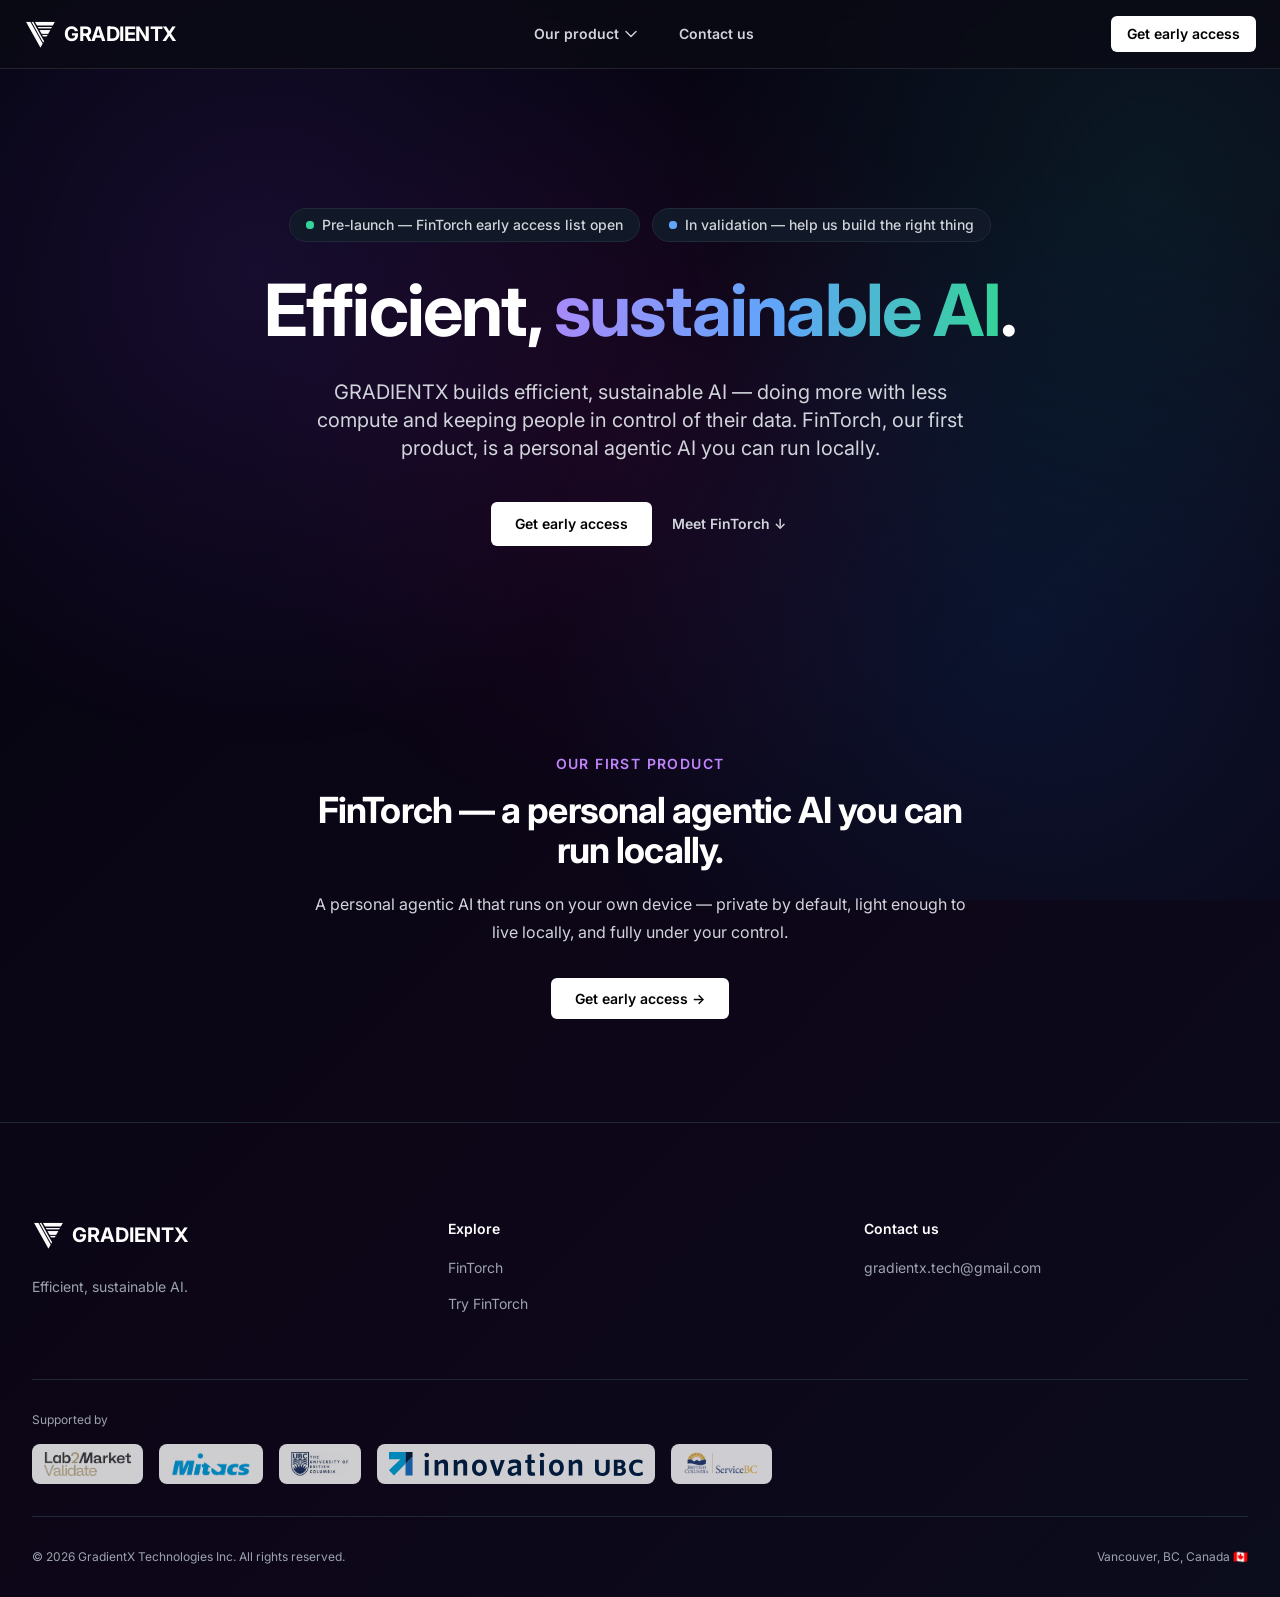
==== commit 59a48856: "Reposition homepage: efficient, sustainable AI; FinTorch as locally-run personal agentic AI Co-Autho" ====
--- a/index.html
+++ b/index.html
@@ -3,10 +3,10 @@
 <head>
   <meta charset="UTF-8" />
   <meta name="viewport" content="width=device-width, initial-scale=1.0" />
-  <title>GRADIENTX — Everyday life, intelligently managed</title>
-  <meta name="description" content="GRADIENTX builds agentic AI for everyday life. Meet FinTorch, your personal financial copilot — see your financial future before you decide." />
-  <meta property="og:title" content="GRADIENTX — Everyday life, intelligently managed" />
-  <meta property="og:description" content="Meet FinTorch, your personal financial copilot — see your financial future before you decide." />
+  <title>GRADIENTX — Efficient, sustainable AI</title>
+  <meta name="description" content="GRADIENTX builds efficient, sustainable AI — doing more with less and keeping people in control of their data. FinTorch, our first product, is a personal agentic AI you can run locally." />
+  <meta property="og:title" content="GRADIENTX — Efficient, sustainable AI" />
+  <meta property="og:description" content="Efficient, sustainable AI. FinTorch, our first product, is a personal agentic AI you can run locally." />
   <meta property="og:type" content="website" />
   <meta property="og:site_name" content="GRADIENTX" />
   <meta property="og:url" content="https://gradientx-tech.com/" />
@@ -215,12 +215,12 @@
 
       <!-- Headline -->
       <h1 class="text-5xl sm:text-6xl lg:text-7xl font-bold tracking-tight leading-[1.08] mb-8 animate-fade-in-up delay-200">
-        Everyday life, <span class="gradient-text">intelligently managed</span>.
+        Efficient, <span class="gradient-text">sustainable AI</span>.
       </h1>
 
       <!-- Subtitle -->
       <p class="text-lg leading-8 text-gray-300 sm:text-xl max-w-2xl mx-auto animate-fade-in delay-400">
-        GRADIENTX builds agentic AI that brings expert-level guidance to everyday life — starting with FinTorch, your personal financial copilot.
+        GRADIENTX builds efficient, sustainable AI — doing more with less compute and keeping people in control of their data. FinTorch, our first product, is a personal agentic AI you can run locally.
       </p>
 
       <!-- CTAs -->
@@ -242,75 +242,16 @@
 <section id="fintorch" class="py-20 sm:py-28 scroll-mt-24">
   <div class="mx-auto max-w-7xl px-6 lg:px-8">
     <div class="mx-auto max-w-2xl text-center reveal">
-      <p class="text-sm font-semibold tracking-widest uppercase text-purple-400 mb-4">Meet FinTorch — AI financial wellness</p>
-      <h2 class="text-3xl sm:text-4xl font-bold tracking-tight">Your personal financial copilot for everyday money.</h2>
+      <p class="text-sm font-semibold tracking-widest uppercase text-purple-400 mb-4">Our first product</p>
+      <h2 class="text-3xl sm:text-4xl font-bold tracking-tight">FinTorch — a personal agentic AI you can run locally.</h2>
       <p class="mt-5 text-gray-300 leading-7">
-        FinTorch is an AI financial wellness platform for recent graduates, early-career professionals, and newcomers to Canada. One copilot that understands your real circumstances, tells you what to do next — and shows you the future before you decide.
+        A personal agentic AI that runs on your own device — private by default, light enough to live locally, and fully under your control.
       </p>
-    </div>
-
-    <div class="mx-auto mt-14 max-w-5xl grid grid-cols-1 md:grid-cols-[1fr_auto] gap-12 md:gap-12 items-center">
-      <!-- Left: what the app does -->
-      <div class="reveal">
-        <ul class="space-y-6">
-          <li class="flex gap-4">
-            <span class="flex-none flex h-8 w-8 items-center justify-center rounded-lg bg-purple-500/15 text-purple-300 text-xs font-bold">01</span>
-            <div>
-              <h3 class="font-semibold">Sunrise Briefing</h3>
-              <p class="mt-1 text-sm leading-6 text-gray-400">Start every day knowing exactly what matters — bills, markets, portfolio updates, and today's priorities.</p>
-            </div>
-          </li>
-          <li class="flex gap-4">
-            <span class="flex-none flex h-8 w-8 items-center justify-center rounded-lg bg-blue-500/15 text-blue-300 text-xs font-bold">02</span>
-            <div>
-              <h3 class="font-semibold">Financial Radar</h3>
-              <p class="mt-1 text-sm leading-6 text-gray-400">See your financial health at a glance — score six key areas and tackle what matters first.</p>
-            </div>
-          </li>
-          <li class="flex gap-4">
-            <span class="flex-none flex h-8 w-8 items-center justify-center rounded-lg bg-emerald-500/15 text-emerald-300 text-xs font-bold">03</span>
-            <div>
-              <h3 class="font-semibold">Life Journey</h3>
-              <p class="mt-1 text-sm leading-6 text-gray-400">Life changes; your financial plan evolves. Tell your copilot what's changed and get an updated roadmap.</p>
-            </div>
-          </li>
-          <li class="flex gap-4">
-            <span class="flex-none flex h-8 w-8 items-center justify-center rounded-lg bg-pink-500/15 text-pink-300 text-xs font-bold">04</span>
-            <div>
-              <h3 class="font-semibold">Future Simulator</h3>
-              <p class="mt-1 text-sm leading-6 text-gray-400">See tomorrow before making today's decisions — compare buying a home, changing jobs, or retiring early.</p>
-            </div>
-          </li>
-          <li class="flex gap-4">
-            <span class="flex-none flex h-8 w-8 items-center justify-center rounded-lg bg-amber-500/15 text-amber-300 text-xs font-bold">05</span>
-            <div>
-              <h3 class="font-semibold">Portfolio</h3>
-              <p class="mt-1 text-sm leading-6 text-gray-400">Everything you own on one intelligent dashboard — allocation, performance, holdings, and available cash.</p>
-            </div>
-          </li>
-          <li class="flex gap-4">
-            <span class="flex-none flex h-8 w-8 items-center justify-center rounded-lg bg-cyan-500/15 text-cyan-300 text-xs font-bold">06</span>
-            <div>
-              <h3 class="font-semibold">Market Lab</h3>
-              <p class="mt-1 text-sm leading-6 text-gray-400">Research any investment with AI — replay history, understand performance, and explore what-if scenarios.</p>
-            </div>
-          </li>
-        </ul>
-
-        <div class="mt-10">
-          <a href="https://survey.fintorch.ca" target="_blank" rel="noopener"
-             class="rounded-md bg-white text-black px-6 py-3 text-sm font-semibold hover:bg-gray-200 transition-colors focus-visible:outline-none focus-visible:ring-2 focus-visible:ring-purple-400">
-            Try FinTorch <span aria-hidden="true">→</span>
-          </a>
-        </div>
-      </div>
-
-      <!-- Right: the demo reel -->
-      <div id="video" class="reveal flex justify-center scroll-mt-24">
-        <video controls preload="metadata" poster="fintorch-reel-poster.jpg" class="w-full max-w-sm rounded-3xl border border-gray-800 bg-gray-900/60 shadow-2xl">
-          <source src="fintorch-reel.mp4" type="video/mp4" />
-          Your browser doesn't support embedded video — you can <a href="fintorch-reel.mp4" class="underline">download it</a> instead.
-        </video>
+      <div class="mt-10">
+        <a href="https://survey.fintorch.ca" target="_blank" rel="noopener"
+           class="rounded-md bg-white text-black px-6 py-3 text-sm font-semibold hover:bg-gray-200 transition-colors focus-visible:outline-none focus-visible:ring-2 focus-visible:ring-purple-400">
+          Get early access <span aria-hidden="true">&rarr;</span>
+        </a>
       </div>
     </div>
   </div>
@@ -334,7 +275,7 @@
           <span class="text-xl font-bold text-white">GRADIENTX</span>
         </div>
         <p class="text-sm leading-6 text-gray-400">
-          Agentic AI for everyday life.
+          Efficient, sustainable AI.
         </p>
       </div>
 
@@ -344,7 +285,6 @@
           <h3 class="text-sm font-semibold text-white">Explore</h3>
           <ul class="mt-4 space-y-3">
             <li><a href="#fintorch" class="text-sm text-gray-400 hover:text-white transition-colors focus-visible:outline-none focus-visible:ring-2 focus-visible:ring-purple-400 rounded-md">FinTorch</a></li>
-            <li><a href="#video" class="text-sm text-gray-400 hover:text-white transition-colors focus-visible:outline-none focus-visible:ring-2 focus-visible:ring-purple-400 rounded-md">Watch the intro</a></li>
             <li><a href="https://survey.fintorch.ca" target="_blank" rel="noopener" class="text-sm text-gray-400 hover:text-white transition-colors focus-visible:outline-none focus-visible:ring-2 focus-visible:ring-purple-400 rounded-md">Try FinTorch</a></li>
           </ul>
         </div>
